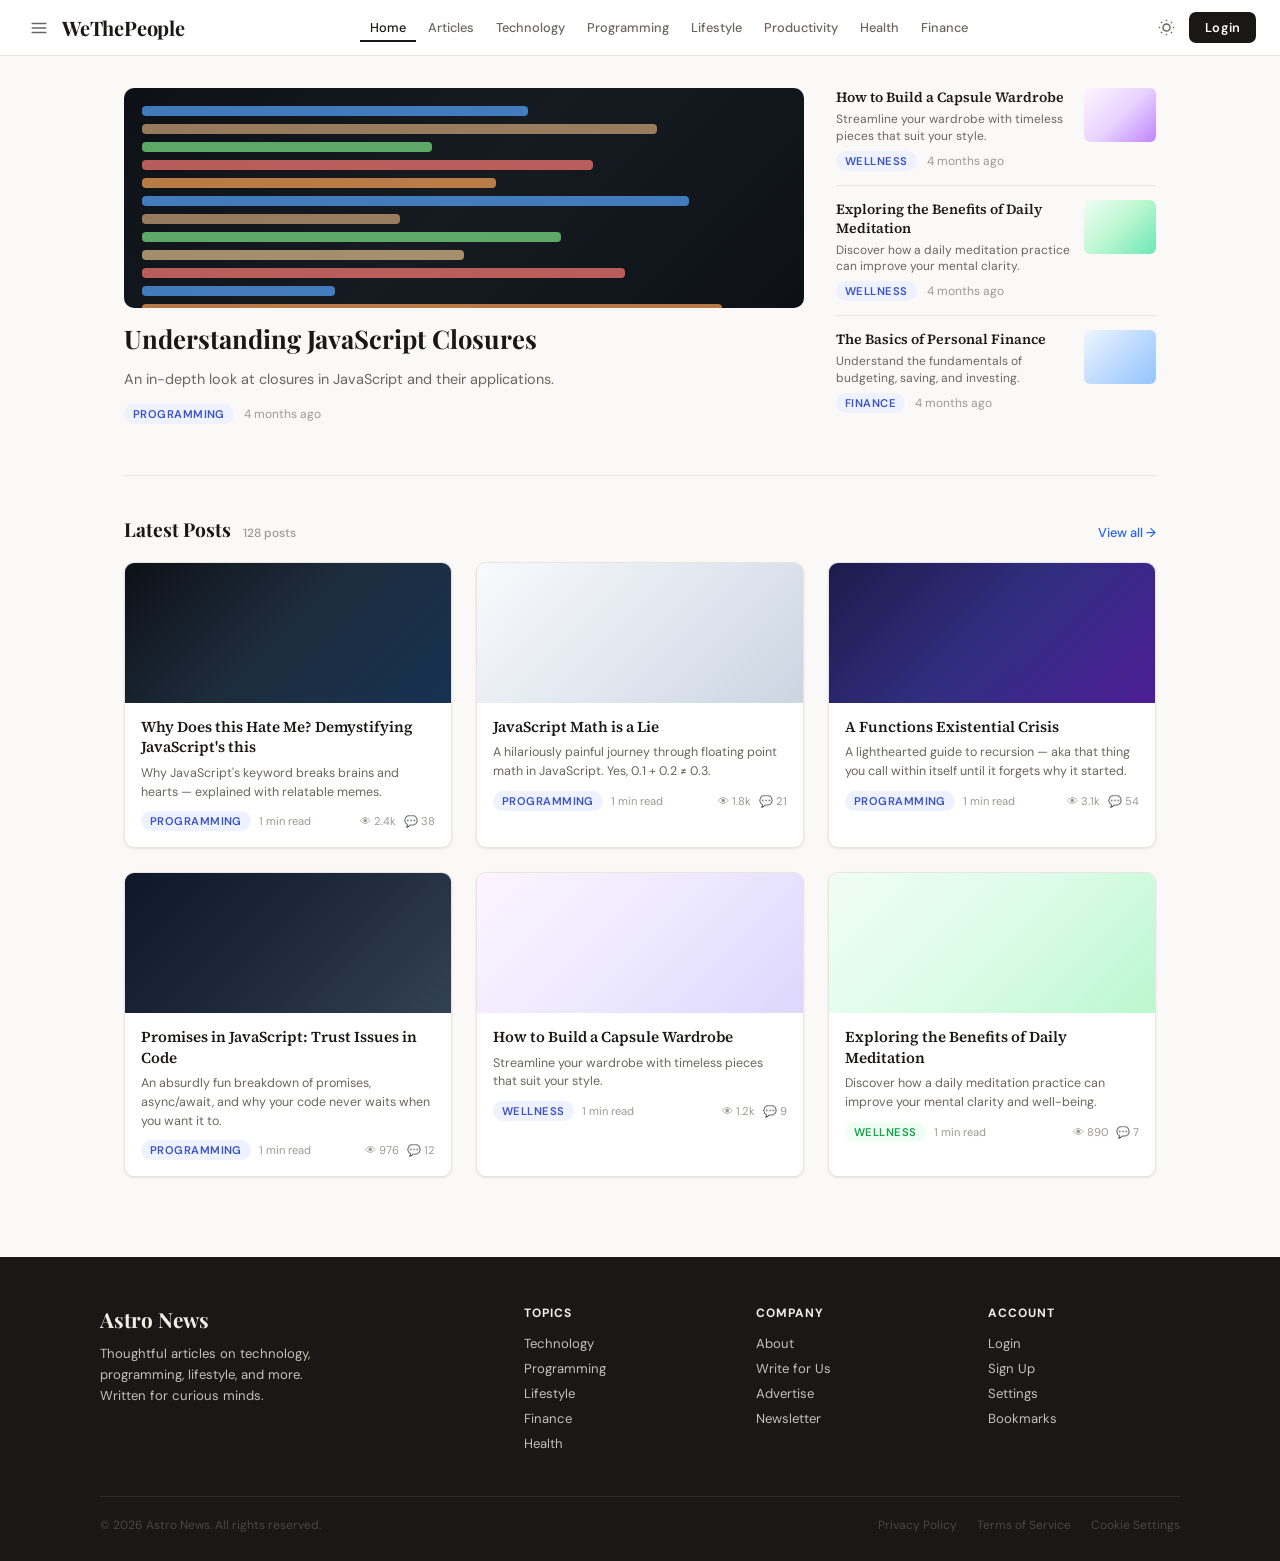
==== templates/index.html @ b70b0da4 "Added REST API with user auth, JWT tokens, SQLAlchemy DB, and post CRUD" ====
<!doctype html>
<html lang="en" data-theme="light">
  <head>
    <meta charset="UTF-8" />
    <meta name="viewport" content="width=device-width, initial-scale=1.0" />
    <title>WeThePeople</title>
    <link rel="stylesheet" href="/static/css/style.css" />
    <link rel="preconnect" href="https://fonts.googleapis.com" />
    <link
      href="https://fonts.googleapis.com/css2?family=Playfair+Display:wght@600;700&family=Source+Serif+4:ital,wght@0,300;0,400;0,600;1,300&family=DM+Sans:wght@400;500;600&display=swap"
      rel="stylesheet"
    />
  </head>
  <body>
    <!-------------------------------- HEADER ------------------------------>
    <header>
      <div class="header-left">
        <button class="hamburger" aria-label="Menu">
          <svg
            width="18"
            height="18"
            viewBox="0 0 24 24"
            fill="none"
            stroke="currentColor"
            stroke-width="2"
            stroke-linecap="round"
          >
            <line x1="3" y1="6" x2="21" y2="6" />
            <line x1="3" y1="12" x2="21" y2="12" />
            <line x1="3" y1="18" x2="21" y2="18" />
          </svg>
        </button>
        <a class="site-title" href="#">WeThePeople</a>
      </div>

      <div class="header-center">
        <nav>
          <a href="#" class="active">Home</a>
          <a href="#">Articles</a>
          <a href="#">Technology</a>
          <a href="#">Programming</a>
          <a href="#">Lifestyle</a>
          <a href="#">Productivity</a>
          <a href="#">Health</a>
          <a href="#">Finance</a>
        </nav>
      </div>

      <div class="header-right">
        <button
          class="icon-btn"
          id="themeToggle"
          aria-label="Toggle theme"
          onclick="toggleTheme()"
        >
          <svg
            id="sunIcon"
            width="17"
            height="17"
            viewBox="0 0 24 24"
            fill="none"
            stroke="currentColor"
            stroke-width="2"
          >
            <circle cx="12" cy="12" r="5" />
            <line x1="12" y1="1" x2="12" y2="3" />
            <line x1="12" y1="21" x2="12" y2="23" />
            <line x1="4.22" y1="4.22" x2="5.64" y2="5.64" />
            <line x1="18.36" y1="18.36" x2="19.78" y2="19.78" />
            <line x1="1" y1="12" x2="3" y2="12" />
            <line x1="21" y1="12" x2="23" y2="12" />
            <line x1="4.22" y1="19.78" x2="5.64" y2="18.36" />
            <line x1="18.36" y1="5.64" x2="19.78" y2="4.22" />
          </svg>
        </button>
        <button class="login-btn">Login</button>
      </div>
    </header>

    <!-------------------------------- MAIN -------------------------------->
    <main>
      <!---------------- HERO SECTION ---------------->
      <section class="hero">
        <div class="hero-featured">
          <div class="code-preview">
            <div class="code-line cl1"></div>
            <div class="code-line cl2"></div>
            <div class="code-line cl3"></div>
            <div class="code-line cl4"></div>
            <div class="code-line cl5"></div>
            <div class="code-line cl6"></div>
            <div class="code-line cl7"></div>
            <div class="code-line cl8"></div>
            <div class="code-line cl9"></div>
            <div class="code-line cl10"></div>
            <div class="code-line cl11"></div>
            <div class="code-line cl12"></div>
          </div>
          <h1 class="hero-title">Understanding JavaScript Closures</h1>
          <p class="hero-desc">
            An in-depth look at closures in JavaScript and their applications.
          </p>
          <div class="meta">
            <span class="tag">Programming</span>
            <span class="meta-time">4 months ago</span>
          </div>
        </div>

        <aside class="sidebar-list">
          <div class="sidebar-item">
            <div>
              <div class="sidebar-title">How to Build a Capsule Wardrobe</div>
              <div class="sidebar-desc">
                Streamline your wardrobe with timeless pieces that suit your
                style.
              </div>
              <div class="meta" style="margin-top: 6px">
                <span class="tag">Wellness</span>
                <span class="meta-time">4 months ago</span>
              </div>
            </div>
            <div class="sidebar-thumb thumb-clothes"></div>
          </div>
          <div class="sidebar-item">
            <div>
              <div class="sidebar-title">
                Exploring the Benefits of Daily Meditation
              </div>
              <div class="sidebar-desc">
                Discover how a daily meditation practice can improve your mental
                clarity.
              </div>
              <div class="meta" style="margin-top: 6px">
                <span class="tag">Wellness</span>
                <span class="meta-time">4 months ago</span>
              </div>
            </div>
            <div class="sidebar-thumb thumb-wellness"></div>
          </div>
          <div class="sidebar-item">
            <div>
              <div class="sidebar-title">The Basics of Personal Finance</div>
              <div class="sidebar-desc">
                Understand the fundamentals of budgeting, saving, and investing.
              </div>
              <div class="meta" style="margin-top: 6px">
                <span class="tag">Finance</span>
                <span class="meta-time">4 months ago</span>
              </div>
            </div>
            <div class="sidebar-thumb thumb-finance"></div>
          </div>
        </aside>
      </section>

      <hr class="divider" />

      <!---------------- LATEST POSTS SECTION ---------------->
      <section>
        <div class="section-header">
          <div style="display: flex; align-items: baseline; gap: 12px">
            <h2 class="section-title">Latest Posts</h2>
            <span
              style="
                font-size: 0.75rem;
                color: var(--text-muted);
                font-weight: 500;
              "
              >128 posts</span
            >
          </div>
          <a href="#" class="view-all">View all →</a>
        </div>

        <div class="card-grid">
          <!-- Row 1 -->
          <div class="card">
            <div class="card-img card-img-code" style="height: 140px"></div>
            <div class="card-body">
              <div class="card-title">
                Why Does this Hate Me? Demystifying JavaScript's this
              </div>
              <div class="card-desc">
                Why JavaScript's keyword breaks brains and hearts — explained
                with relatable memes.
              </div>
              <div class="card-meta">
                <span class="tag">Programming</span>
                <span class="read-time">1 min read</span>
                <span class="post-stats">
                  <span class="stat-item">👁 2.4k</span>
                  <span class="stat-item">💬 38</span>
                </span>
              </div>
            </div>
          </div>
          <div class="card">
            <div class="card-img card-img-math" style="height: 140px"></div>
            <div class="card-body">
              <div class="card-title">JavaScript Math is a Lie</div>
              <div class="card-desc">
                A hilariously painful journey through floating point math in
                JavaScript. Yes, 0.1 + 0.2 ≠ 0.3.
              </div>
              <div class="card-meta">
                <span class="tag">Programming</span>
                <span class="read-time">1 min read</span>
                <span class="post-stats">
                  <span class="stat-item">👁 1.8k</span>
                  <span class="stat-item">💬 21</span>
                </span>
              </div>
            </div>
          </div>
          <div class="card">
            <div class="card-img card-img-robot" style="height: 140px"></div>
            <div class="card-body">
              <div class="card-title">A Functions Existential Crisis</div>
              <div class="card-desc">
                A lighthearted guide to recursion — aka that thing you call
                within itself until it forgets why it started.
              </div>
              <div class="card-meta">
                <span class="tag">Programming</span>
                <span class="read-time">1 min read</span>
                <span class="post-stats">
                  <span class="stat-item">👁 3.1k</span>
                  <span class="stat-item">💬 54</span>
                </span>
              </div>
            </div>
          </div>

          <!-------- 2nd Row -------->
          <div class="card">
            <div class="card-img card-img-promises" style="height: 140px"></div>
            <div class="card-body">
              <div class="card-title">
                Promises in JavaScript: Trust Issues in Code
              </div>
              <div class="card-desc">
                An absurdly fun breakdown of promises, async/await, and why your
                code never waits when you want it to.
              </div>
              <div class="card-meta">
                <span class="tag">Programming</span>
                <span class="read-time">1 min read</span>
                <span class="post-stats">
                  <span class="stat-item">👁 976</span>
                  <span class="stat-item">💬 12</span>
                </span>
              </div>
            </div>
          </div>
          <div class="card">
            <div class="card-img card-img-wardrobe" style="height: 140px"></div>
            <div class="card-body">
              <div class="card-title">How to Build a Capsule Wardrobe</div>
              <div class="card-desc">
                Streamline your wardrobe with timeless pieces that suit your
                style.
              </div>
              <div class="card-meta">
                <span class="tag">Wellness</span>
                <span class="read-time">1 min read</span>
                <span class="post-stats">
                  <span class="stat-item">👁 1.2k</span>
                  <span class="stat-item">💬 9</span>
                </span>
              </div>
            </div>
          </div>
          <div class="card">
            <div
              class="card-img card-img-meditation"
              style="height: 140px"
            ></div>
            <div class="card-body">
              <div class="card-title">
                Exploring the Benefits of Daily Meditation
              </div>
              <div class="card-desc">
                Discover how a daily meditation practice can improve your mental
                clarity and well-being.
              </div>
              <div class="card-meta">
                <span class="tag" style="background: #f0fdf4; color: #16a34a"
                  >Wellness</span
                >
                <span class="read-time">1 min read</span>
                <span class="post-stats">
                  <span class="stat-item">👁 890</span>
                  <span class="stat-item">💬 7</span>
                </span>
              </div>
            </div>
          </div>
        </div>
      </section>
    </main>

    <!---------------- FOOTER SECTION ---------------->
    <footer>
      <div class="footer-inner">
        <div class="footer-top">
          <div class="footer-brand">
            <span class="site-title-footer">Astro News</span>
            <p class="footer-tagline">
              Thoughtful articles on technology, programming, lifestyle, and
              more. Written for curious minds.
            </p>
          </div>
          <div class="footer-col">
            <h4>Topics</h4>
            <a href="#">Technology</a>
            <a href="#">Programming</a>
            <a href="#">Lifestyle</a>
            <a href="#">Finance</a>
            <a href="#">Health</a>
          </div>
          <div class="footer-col">
            <h4>Company</h4>
            <a href="#">About</a>
            <a href="#">Write for Us</a>
            <a href="#">Advertise</a>
            <a href="#">Newsletter</a>
          </div>
          <div class="footer-col">
            <h4>Account</h4>
            <a href="#">Login</a>
            <a href="#">Sign Up</a>
            <a href="#">Settings</a>
            <a href="#">Bookmarks</a>
          </div>
        </div>
        <div class="footer-bottom">
          <span class="footer-copy"
            >© 2026 Astro News. All rights reserved.</span
          >
          <div class="footer-legal">
            <a href="#">Privacy Policy</a>
            <a href="#">Terms of Service</a>
            <a href="#">Cookie Settings</a>
          </div>
        </div>
      </div>
    </footer>

    <!---------------- SCRIPTS FOR LIGHT/DARK ---------------->
    <script>
      function toggleTheme() {
        const html = document.documentElement;
        const isDark = html.getAttribute("data-theme") === "dark";
        html.setAttribute("data-theme", isDark ? "light" : "dark");
        document.getElementById("sunIcon").style.stroke = isDark
          ? "currentColor"
          : "#60a5fa";
      }
    </script>
  </body>
</html>
---- static/css/style.css ----
:root {
  --bg: #faf9f7;
  --surface: #ffffff;
  --border: #e8e4df;
  --text-primary: #1a1816;
  --text-secondary: #6b6560;
  --text-muted: #9e9894;
  --accent: #2563eb;
  --accent-hover: #1d4ed8;
  --tag-bg: #eef2ff;
  --tag-color: #3b52c4;
  --nav-hover: #f0ece8;
  --footer-bg: #1a1816;
  --footer-text: #c4bfba;
  --shadow: 0 1px 3px rgba(0, 0, 0, 0.06), 0 1px 2px rgba(0, 0, 0, 0.04);
}
[data-theme="dark"] {
  --bg: #111110;
  --surface: #1c1b1a;
  --border: #2e2c2a;
  --text-primary: #f0ede8;
  --text-secondary: #a09b96;
  --text-muted: #6b6560;
  --accent: #60a5fa;
  --accent-hover: #93c5fd;
  --tag-bg: #1e2a3a;
  --tag-color: #93c5fd;
  --nav-hover: #242321;
  --footer-bg: #0a0a09;
  --footer-text: #6b6560;
  --shadow: 0 1px 3px rgba(0, 0, 0, 0.3);
}

*,
*::before,
*::after {
  box-sizing: border-box;
  margin: 0;
  padding: 0;
}

body {
  font-family: "DM Sans", sans-serif;
  background: var(--bg);
  color: var(--text-primary);
  transition:
    background 0.25s,
    color 0.25s;
  min-height: 100vh;
  display: flex;
  flex-direction: column;
}

/* ── HEADER ── */
header {
  position: sticky;
  top: 0;
  z-index: 100;
  background: var(--surface);
  border-bottom: 1px solid var(--border);
  display: flex;
  align-items: center;
  padding: 0 24px;
  height: 56px;
  gap: 16px;
}
.header-left {
  display: flex;
  align-items: center;
  gap: 8px;
}
.hamburger {
  background: none;
  border: none;
  cursor: pointer;
  color: var(--text-secondary);
  display: flex;
  align-items: center;
  padding: 6px;
  border-radius: 6px;
}
.hamburger:hover {
  background: var(--nav-hover);
}
.site-title {
  font-family: "Playfair Display", serif;
  font-size: 1.25rem;
  font-weight: 700;
  letter-spacing: -0.01em;
  color: var(--text-primary);
  text-decoration: none;
}
.header-center {
  flex: 1;
  display: flex;
  justify-content: center;
}
nav {
  display: flex;
  gap: 2px;
}
nav a {
  font-size: 0.8rem;
  font-weight: 500;
  color: var(--text-secondary);
  text-decoration: none;
  padding: 6px 10px;
  border-radius: 6px;
  transition:
    color 0.15s,
    background 0.15s;
}
nav a:hover {
  background: var(--nav-hover);
  color: var(--text-primary);
}
nav a.active {
  color: var(--text-primary);
  border-bottom: 2px solid var(--text-primary);
  border-radius: 0;
  padding-bottom: 4px;
}
.header-right {
  display: flex;
  align-items: center;
  gap: 8px;
}
.icon-btn {
  background: none;
  border: none;
  cursor: pointer;
  color: var(--text-secondary);
  display: flex;
  align-items: center;
  padding: 6px;
  border-radius: 6px;
  transition:
    background 0.15s,
    color 0.15s;
}
.icon-btn:hover {
  background: var(--nav-hover);
  color: var(--text-primary);
}
.login-btn {
  font-family: "DM Sans", sans-serif;
  font-size: 0.8rem;
  font-weight: 600;
  color: var(--surface);
  background: var(--text-primary);
  border: none;
  cursor: pointer;
  padding: 7px 16px;
  border-radius: 7px;
  letter-spacing: 0.01em;
  transition: opacity 0.15s;
}
.login-btn:hover {
  opacity: 0.82;
}

/* ── MAIN ── */
main {
  flex: 1;
  max-width: 1080px;
  margin: 0 auto;
  padding: 32px 24px;
  width: 100%;
}

/* ── HERO SECTION ── */
.hero {
  display: grid;
  grid-template-columns: 1fr 320px;
  gap: 32px;
  margin-bottom: 48px;
  align-items: start;
}
.hero-featured {
  display: flex;
  flex-direction: column;
  gap: 14px;
}
.hero-img {
  width: 100%;
  aspect-ratio: 16/9;
  border-radius: 10px;
  object-fit: cover;
  background: linear-gradient(
    135deg,
    #0f172a 0%,
    #1e293b 40%,
    #7c3aed 70%,
    #2563eb 100%
  );
  overflow: hidden;
  position: relative;
}
.hero-img-placeholder {
  width: 100%;
  height: 100%;
  display: flex;
  align-items: center;
  justify-content: center;
  font-size: 3rem;
  background: linear-gradient(135deg, #0f172a, #1e3a5f, #6d28d9);
  color: #4a90e2;
  font-family: "Source Code Pro", monospace;
}
.code-preview {
  width: 100%;
  height: 220px;
  background: linear-gradient(135deg, #0d1117 0%, #161b22 50%, #0d1117 100%);
  border-radius: 10px;
  padding: 18px;
  overflow: hidden;
  position: relative;
}
.code-line {
  height: 10px;
  border-radius: 4px;
  margin-bottom: 8px;
  opacity: 0.7;
}
.hero-title {
  font-family: "Playfair Display", serif;
  font-size: 1.6rem;
  font-weight: 700;
  line-height: 1.25;
  color: var(--text-primary);
}
.hero-desc {
  font-size: 0.9rem;
  color: var(--text-secondary);
  line-height: 1.55;
}
.meta {
  display: flex;
  align-items: center;
  gap: 10px;
}
.tag {
  font-size: 0.7rem;
  font-weight: 600;
  background: var(--tag-bg);
  color: var(--tag-color);
  padding: 3px 9px;
  border-radius: 20px;
  text-transform: uppercase;
  letter-spacing: 0.04em;
}
.meta-time {
  font-size: 0.75rem;
  color: var(--text-muted);
}

/* ── SIDEBAR ── */
.sidebar-list {
  display: flex;
  flex-direction: column;
  gap: 0;
}
.sidebar-item {
  display: grid;
  grid-template-columns: 1fr 72px;
  gap: 12px;
  padding: 14px 0;
  border-bottom: 1px solid var(--border);
  align-items: start;
  cursor: pointer;
}
.sidebar-item:first-child {
  padding-top: 0;
}
.sidebar-item:last-child {
  border-bottom: none;
}
.sidebar-item:hover .sidebar-title {
  color: var(--accent);
}
.sidebar-title {
  font-family: "Source Serif 4", serif;
  font-size: 0.88rem;
  font-weight: 600;
  line-height: 1.35;
  color: var(--text-primary);
  transition: color 0.15s;
}
.sidebar-desc {
  font-size: 0.75rem;
  color: var(--text-secondary);
  margin-top: 4px;
  line-height: 1.4;
}
.sidebar-thumb {
  width: 72px;
  height: 54px;
  border-radius: 6px;
  object-fit: cover;
  background: var(--border);
  flex-shrink: 0;
  overflow: hidden;
}
.thumb-wellness {
  background: linear-gradient(135deg, #f0fdf4, #bbf7d0, #6ee7b7);
}
.thumb-finance {
  background: linear-gradient(135deg, #eff6ff, #bfdbfe, #93c5fd);
}
.thumb-productivity {
  background: linear-gradient(135deg, #fff7ed, #fed7aa, #fb923c);
}
.thumb-clothes {
  background: linear-gradient(135deg, #fdf4ff, #e9d5ff, #c084fc);
  display: flex;
  align-items: center;
  justify-content: center;
  font-size: 1.4rem;
}

/* ── SECTION HEADING ── */
.section-header {
  display: flex;
  justify-content: space-between;
  align-items: baseline;
  margin-bottom: 20px;
}
.section-title {
  font-family: "Playfair Display", serif;
  font-size: 1.2rem;
  font-weight: 700;
  color: var(--text-primary);
}
.view-all {
  font-size: 0.8rem;
  font-weight: 500;
  color: var(--accent);
  text-decoration: none;
}
.view-all:hover {
  text-decoration: underline;
}

/* ── CARD GRID ── */
.card-grid {
  display: grid;
  grid-template-columns: repeat(3, 1fr);
  gap: 24px;
  margin-bottom: 48px;
}
.card {
  background: var(--surface);
  border: 1px solid var(--border);
  border-radius: 10px;
  overflow: hidden;
  box-shadow: var(--shadow);
  cursor: pointer;
  transition:
    box-shadow 0.2s,
    transform 0.2s;
}
.card:hover {
  box-shadow: 0 4px 12px rgba(0, 0, 0, 0.1);
  transform: translateY(-2px);
}
.card-img {
  width: 100%;
  aspect-ratio: 16/9;
  object-fit: cover;
}
.card-img-code {
  background: linear-gradient(135deg, #0d1117, #1e2d3d, #163152);
  display: flex;
  align-items: center;
  justify-content: center;
}
.card-img-math {
  background: linear-gradient(135deg, #f8fafc, #e2e8f0, #cbd5e1);
  display: flex;
  align-items: center;
  justify-content: center;
  font-size: 1.2rem;
  color: #334155;
}
.card-img-robot {
  background: linear-gradient(135deg, #1e1b4b, #312e81, #4c1d95);
  display: flex;
  align-items: center;
  justify-content: center;
  font-size: 2rem;
}
.card-img-promises {
  background: linear-gradient(135deg, #0f172a, #1e293b, #334155);
  display: flex;
  align-items: center;
  justify-content: center;
  font-size: 2rem;
}
.card-img-wardrobe {
  background: linear-gradient(135deg, #fdf4ff, #ede9fe, #ddd6fe);
  display: flex;
  align-items: center;
  justify-content: center;
  font-size: 2rem;
}
.card-img-meditation {
  background: linear-gradient(135deg, #f0fdf4, #dcfce7, #bbf7d0);
  display: flex;
  align-items: center;
  justify-content: center;
  font-size: 2rem;
}
.card-body {
  padding: 14px 16px 16px;
}
.card-title {
  font-family: "Source Serif 4", serif;
  font-size: 0.95rem;
  font-weight: 600;
  line-height: 1.35;
  color: var(--text-primary);
  margin-bottom: 6px;
}
.card-desc {
  font-size: 0.78rem;
  color: var(--text-secondary);
  line-height: 1.5;
  margin-bottom: 10px;
}
.card-meta {
  display: flex;
  align-items: center;
  gap: 8px;
  flex-wrap: wrap;
}
.read-time {
  font-size: 0.7rem;
  color: var(--text-muted);
}

/* ── FOOTER ── */
footer {
  background: var(--footer-bg);
  color: var(--footer-text);
  padding: 48px 24px 28px;
  margin-top: auto;
}
.footer-inner {
  max-width: 1080px;
  margin: 0 auto;
}
.footer-top {
  display: grid;
  grid-template-columns: 2fr 1fr 1fr 1fr;
  gap: 40px;
  margin-bottom: 36px;
}
.footer-brand .site-title-footer {
  font-family: "Playfair Display", serif;
  font-size: 1.3rem;
  font-weight: 700;
  color: #f0ede8;
  display: block;
  margin-bottom: 10px;
}
.footer-tagline {
  font-size: 0.82rem;
  color: var(--footer-text);
  line-height: 1.6;
  max-width: 220px;
}
.footer-col h4 {
  font-size: 0.75rem;
  font-weight: 700;
  text-transform: uppercase;
  letter-spacing: 0.08em;
  color: #f0ede8;
  margin-bottom: 14px;
}
.footer-col a {
  display: block;
  font-size: 0.82rem;
  color: var(--footer-text);
  text-decoration: none;
  margin-bottom: 8px;
  transition: color 0.15s;
}
.footer-col a:hover {
  color: #f0ede8;
}
.footer-bottom {
  border-top: 1px solid #2e2c2a;
  padding-top: 20px;
  display: flex;
  justify-content: space-between;
  align-items: center;
}
.footer-copy {
  font-size: 0.75rem;
  color: #4a4642;
}
.footer-legal {
  display: flex;
  gap: 20px;
}
.footer-legal a {
  font-size: 0.75rem;
  color: #4a4642;
  text-decoration: none;
}
.footer-legal a:hover {
  color: var(--footer-text);
}

/* ── DIVIDER ── */
.divider {
  border: none;
  border-top: 1px solid var(--border);
  margin: 0 0 40px;
}

/* fake code lines */
.cl1 {
  width: 60%;
  background: #58a6ff;
}
.cl2 {
  width: 80%;
  background: #d2a679;
}
.cl3 {
  width: 45%;
  background: #7ee787;
}
.cl4 {
  width: 70%;
  background: #ff7b72;
}
.cl5 {
  width: 55%;
  background: #ffa657;
}
.cl6 {
  width: 85%;
  background: #58a6ff;
}
.cl7 {
  width: 40%;
  background: #d2a679;
}
.cl8 {
  width: 65%;
  background: #7ee787;
}
.cl9 {
  width: 50%;
  background: #e2c08d;
}
.cl10 {
  width: 75%;
  background: #ff7b72;
}
.cl11 {
  width: 30%;
  background: #58a6ff;
}
.cl12 {
  width: 90%;
  background: #ffa657;
}

.post-stats {
  display: flex;
  align-items: center;
  gap: 8px;
  margin-left: auto;
}
.stat-item {
  font-size: 0.7rem;
  color: var(--text-muted);
  white-space: nowrap;
}
.math-eq {
  font-family: "Georgia", serif;
  font-size: 0.75rem;
  text-align: center;
  color: #334155;
  line-height: 1.8;
}
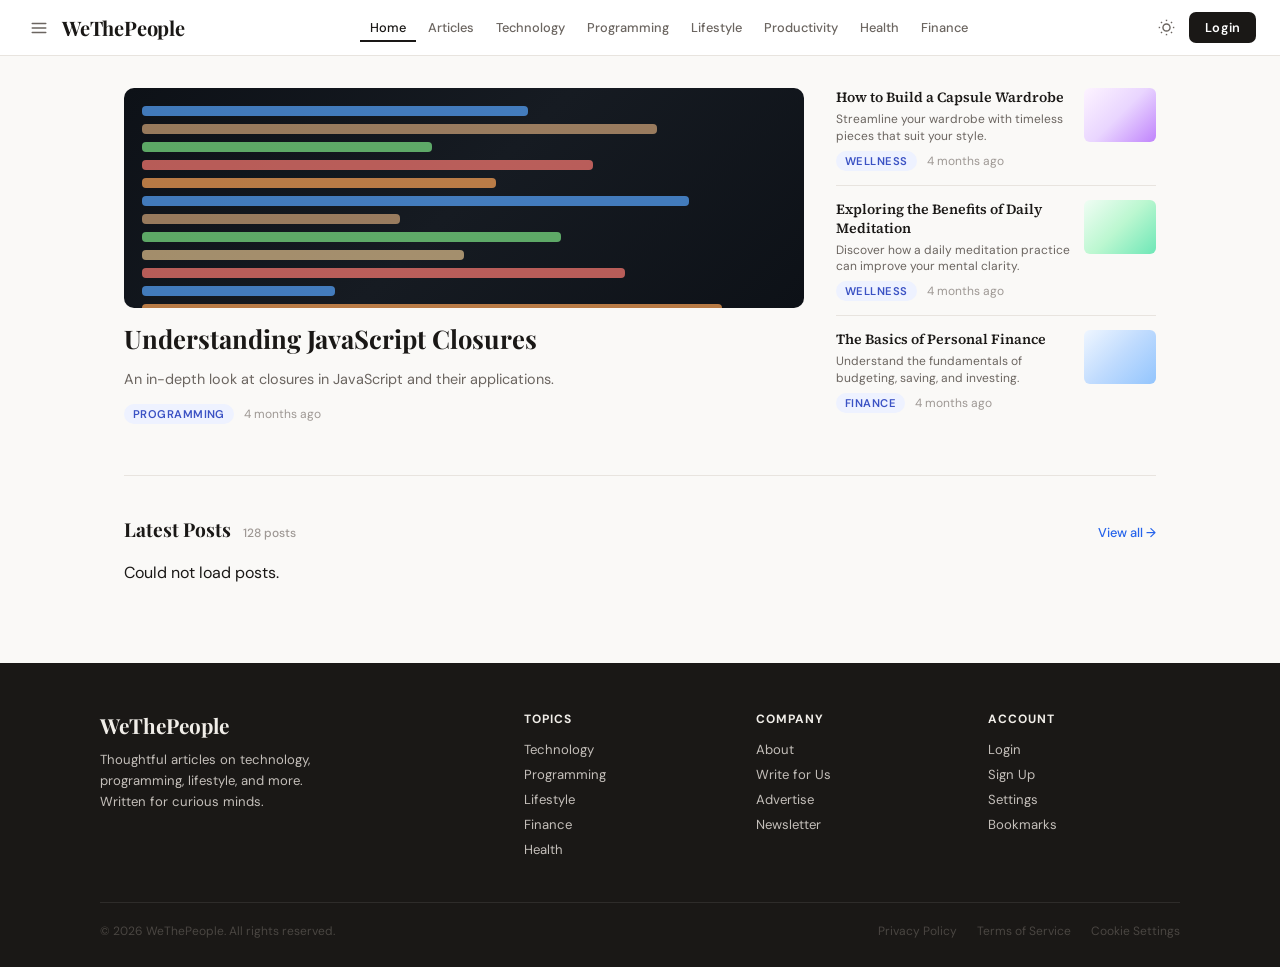
==== commit 3df36b00: "Connect frontend to live API, secured secret key" ====
--- a/templates/index.html
+++ b/templates/index.html
@@ -161,6 +161,7 @@
           <div style="display: flex; align-items: baseline; gap: 12px">
             <h2 class="section-title">Latest Posts</h2>
             <span
+              id="posts-count"
               style="
                 font-size: 0.75rem;
                 color: var(--text-muted);
@@ -172,7 +173,7 @@
           <a href="#" class="view-all">View all →</a>
         </div>
 
-        <div class="card-grid">
+        <div class="card-grid" id="posts-grid">
           <!-- Row 1 -->
           <div class="card">
             <div class="card-img card-img-code" style="height: 140px"></div>
@@ -304,7 +305,7 @@
       <div class="footer-inner">
         <div class="footer-top">
           <div class="footer-brand">
-            <span class="site-title-footer">Astro News</span>
+            <span class="site-title-footer">WeThePeople</span>
             <p class="footer-tagline">
               Thoughtful articles on technology, programming, lifestyle, and
               more. Written for curious minds.
@@ -335,7 +336,7 @@
         </div>
         <div class="footer-bottom">
           <span class="footer-copy"
-            >© 2026 Astro News. All rights reserved.</span
+            >© 2026 WeThePeople. All rights reserved.</span
           >
           <div class="footer-legal">
             <a href="#">Privacy Policy</a>
@@ -346,8 +347,9 @@
       </div>
     </footer>
 
-    <!---------------- SCRIPTS FOR LIGHT/DARK ---------------->
+    <!---------------- SCRIPTS ---------------->
     <script>
+      // ---- Theme toggle ----------->
       function toggleTheme() {
         const html = document.documentElement;
         const isDark = html.getAttribute("data-theme") === "dark";
@@ -356,6 +358,44 @@
           ? "currentColor"
           : "#60a5fa";
       }
+
+      // ---- Load posts from API ----------->
+      async function loadPosts() {
+        const grid = document.getElementById("posts-grid");
+        const countEl = document.getElementById("posts-count");
+
+        try {
+          const res = await fetch("/posts/");
+          const posts = await res.json();
+
+          // Update the count
+          countEl.textContent = `${posts.length} posts`;
+
+          // Build cards from real data ----------->
+          grid.innerHTML = posts
+            .map(
+              (post) => `
+        <div class="card">
+          <div class="card-img card-img-code" style="height: 140px"></div>
+          <div class="card-body">
+            <div class="card-title">${post.title}</div>
+            <div class="card-desc">${post.body || ""}</div>
+            <div class="card-meta">
+              <span class="tag">General</span>
+              <span class="read-time">${new Date(post.created_at).toLocaleDateString()}</span>
+            </div>
+          </div>
+        </div>
+      `,
+            )
+            .join("");
+        } catch (err) {
+          grid.innerHTML = "<p>Could not load posts.</p>";
+          console.error(err);
+        }
+      }
+
+      loadPosts();
     </script>
   </body>
 </html>
